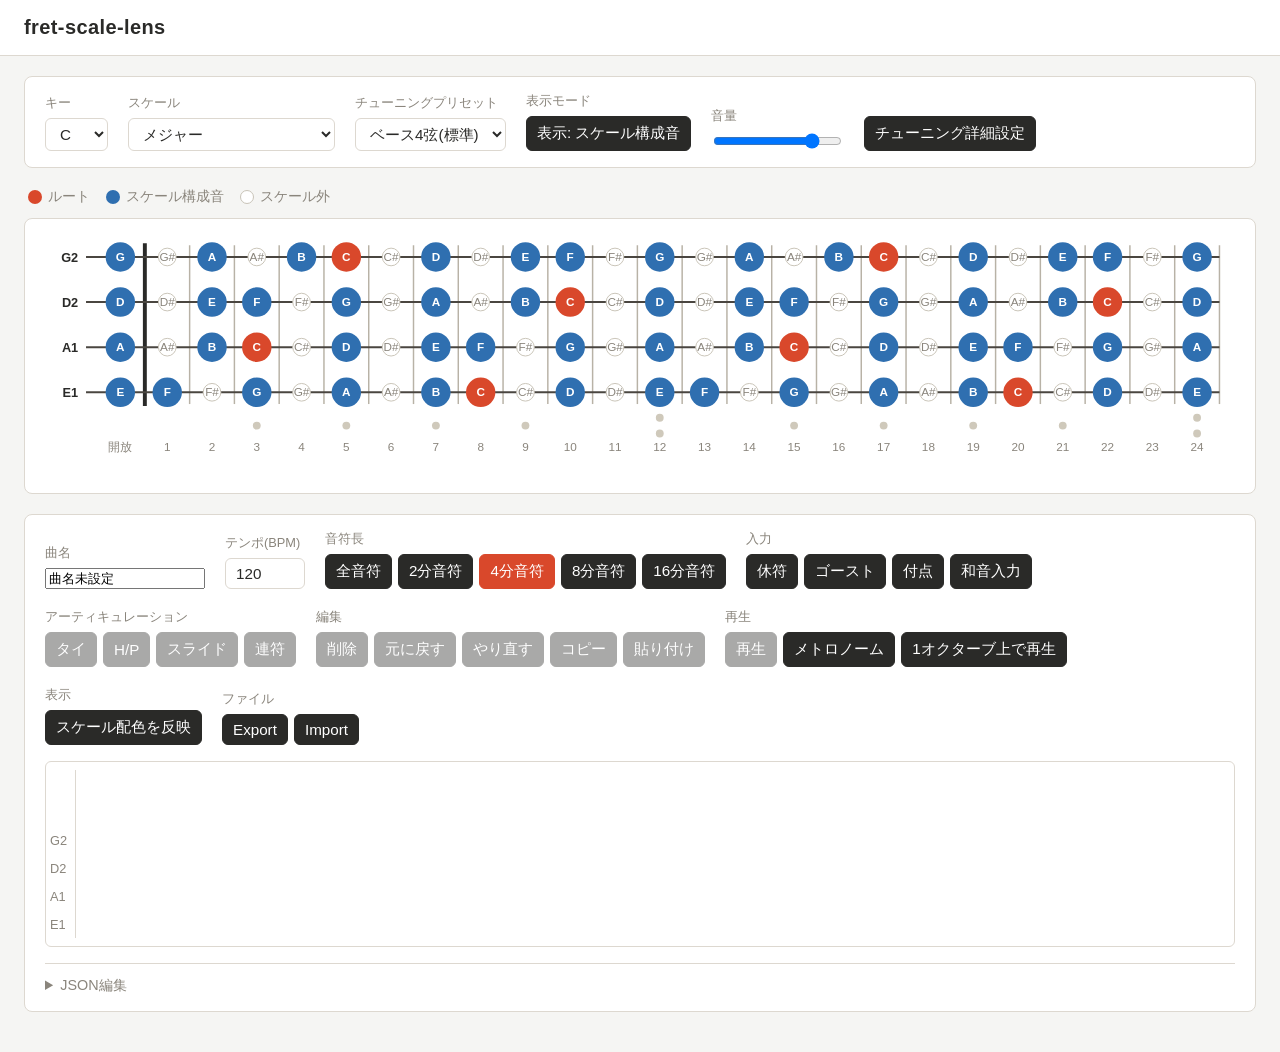
==== index.html @ 67a9bd2e "feat: add chord input mode toggle to TAB toolbar New "和音入力" button: while active, clicking the fretb" ====
<!DOCTYPE html>
<html lang="ja">
<head>
<meta charset="UTF-8">
<meta name="viewport" content="width=device-width, initial-scale=1.0">
<title>fret-scale-lens</title>
<meta name="description" content="弦楽器のフレットボード上の音名表示と、キー・スケールに対応するフレット位置をハイライト表示するツール">
<meta property="og:title" content="fret-scale-lens">
<meta property="og:description" content="弦楽器のフレットボード上の音名表示と、キー・スケールに対応するフレット位置をハイライト表示するツール">
<meta property="og:type" content="website">
<link rel="stylesheet" href="style.css">
</head>
<body>
<header class="app-header">
  <h1>fret-scale-lens</h1>
</header>

<div id="toast-container" class="toast-container" aria-live="polite"></div>

<main>
  <section class="controls" aria-label="コントロール">
    <div class="control-group">
      <label for="key-select">キー</label>
      <select id="key-select"></select>
    </div>

    <div class="control-group">
      <label for="scale-select">スケール</label>
      <select id="scale-select"></select>
    </div>

    <div class="control-group">
      <label for="preset-select">チューニングプリセット</label>
      <select id="preset-select"></select>
    </div>

    <div class="control-group">
      <label for="display-mode-toggle">表示モード</label>
      <button id="display-mode-toggle" type="button" aria-pressed="false"></button>
    </div>

    <div class="control-group">
      <label for="master-volume">音量</label>
      <input type="range" id="master-volume" min="0" max="1" step="0.01">
    </div>

    <div class="control-group">
      <button id="tuning-detail-btn" type="button">チューニング詳細設定</button>
    </div>
  </section>

  <div id="legend" class="legend" aria-label="凡例"></div>

  <section id="fretboard-container" class="fretboard-container" aria-label="フレットボード"></section>

  <section id="tab-section" class="tab-section" aria-label="TAB譜">
    <div class="tab-toolbar">
      <div class="control-group">
        <label for="tab-title-input">曲名</label>
        <input type="text" id="tab-title-input">
      </div>

      <div class="control-group">
        <label for="tab-tempo-input">テンポ(BPM)</label>
        <input type="number" id="tab-tempo-input" min="20" max="300">
      </div>

      <div class="control-group">
        <label>音符長</label>
        <div id="duration-buttons" class="button-group"></div>
      </div>

      <div class="control-group">
        <label>入力</label>
        <div class="button-group">
          <button id="tab-rest-btn" type="button">休符</button>
          <button id="tab-ghost-btn" type="button" aria-pressed="false">ゴースト</button>
          <button id="tab-dotted-btn" type="button" aria-pressed="false">付点</button>
          <button id="tab-chord-btn" type="button" aria-pressed="false">和音入力</button>
        </div>
      </div>

      <div class="control-group">
        <label>アーティキュレーション</label>
        <div class="button-group">
          <button id="tab-tie-btn" type="button">タイ</button>
          <button id="tab-hammer-pull-btn" type="button">H/P</button>
          <button id="tab-slide-btn" type="button">スライド</button>
          <button id="tab-tuplet-btn" type="button">連符</button>
        </div>
      </div>

      <div class="control-group">
        <label>編集</label>
        <div class="button-group">
          <button id="tab-delete-btn" type="button">削除</button>
          <button id="tab-undo-btn" type="button">元に戻す</button>
          <button id="tab-redo-btn" type="button">やり直す</button>
          <button id="tab-copy-btn" type="button">コピー</button>
          <button id="tab-paste-btn" type="button">貼り付け</button>
        </div>
      </div>

      <div class="control-group">
        <label>再生</label>
        <div class="button-group">
          <button id="tab-play-btn" type="button">再生</button>
          <button id="tab-metronome-btn" type="button" aria-pressed="false">メトロノーム</button>
          <button id="tab-octave-up-btn" type="button" aria-pressed="false">1オクターブ上で再生</button>
        </div>
      </div>

      <div class="control-group">
        <label>表示</label>
        <div class="button-group">
          <button id="tab-color-sync-btn" type="button" aria-pressed="false">スケール配色を反映</button>
        </div>
      </div>

      <div class="control-group">
        <label>ファイル</label>
        <div class="button-group">
          <button id="tab-export-btn" type="button">Export</button>
          <button id="tab-import-btn" type="button">Import</button>
          <input type="file" id="tab-import-input" accept="application/json" hidden>
        </div>
      </div>
    </div>

    <div id="tab-display" class="tab-display" aria-label="TAB譜表示"></div>

    <details id="tab-json-details" class="tab-json-details">
      <summary>JSON編集</summary>
      <p class="tab-json-hint">TABデータをJSON形式で直接編集・貼り付けできます。内容は即座にTAB譜へ反映されます(再生中は編集できません)。</p>
      <textarea id="tab-json-textarea" class="tab-json-textarea" spellcheck="false"></textarea>
      <div id="tab-json-error" class="tab-json-error" role="alert"></div>
    </details>
  </section>
</main>

<dialog id="tuning-dialog">
  <form method="dialog" class="tuning-form">
    <h2>チューニング詳細設定</h2>

    <div class="control-group">
      <label for="fret-count-input">フレット数</label>
      <input type="number" id="fret-count-input" min="1" max="36">
    </div>

    <div id="string-list" class="string-list"></div>

    <button type="button" id="add-string-btn">弦を追加</button>

    <div class="dialog-actions">
      <button type="submit">閉じる</button>
    </div>
  </form>
</dialog>

<script type="module" src="js/main.js"></script>
</body>
</html>
---- style.css ----
:root {
  --color-bg: #f5f5f3;
  --color-panel: #ffffff;
  --color-border: #ddd8d0;
  --color-text: #2a2a28;
  --color-text-muted: #8a857c;
  --color-string: #4a4640;
  --color-fret-wire: #b8b2a6;
  --color-nut: #2a2a28;
  --color-root: #d9482b;
  --color-root-text: #ffffff;
  --color-in-scale: #2f6fb0;
  --color-in-scale-text: #ffffff;
  --color-muted-fill: #ffffff;
  --color-muted-stroke: #c9c4b8;
  --color-position-marker: #cfc9bb;
  --color-function-t: #c2703a;
  --color-function-s: #3f9142;
  --color-function-d: #2f6fb0;
  --color-function-neutral: #8a5fb0;
  --color-function-text: #ffffff;
  --color-root-accent-border: #2a2a28;
  --color-tab-bg: #ffffff;
  --color-tab-cell-empty: #cfc9bb;
  --color-tab-note: #2a2a28;
  --color-tab-ghost: #b0392b;
  --color-tab-rest: #8a857c;
  --color-tab-selected: #fbe4a1;
  --color-tab-playing: #d9482b;
  --color-tab-bar-line: #ddd8d0;
  --color-tab-measure-invalid: rgba(217, 72, 43, 0.12);
  --color-tab-measure-number: #b0aa9c;
  --color-toast-bg: #2a2a28;
  --color-toast-text: #ffffff;
  --color-tab-duration: #5c5850;
  --color-tab-tuplet: #6a4fb0;
  --color-tab-tuplet-incomplete: #d9482b;
  --color-tab-chord-bg: rgba(47, 111, 176, 0.08);
  --color-tab-chord-border: rgba(47, 111, 176, 0.35);
}

* {
  box-sizing: border-box;
}

body {
  margin: 0;
  font-family: "Hiragino Kaku Gothic ProN", "Yu Gothic", "Segoe UI", sans-serif;
  background: var(--color-bg);
  color: var(--color-text);
}

.app-header {
  padding: 16px 24px;
  border-bottom: 1px solid var(--color-border);
  background: var(--color-panel);
}

.app-header h1 {
  margin: 0;
  font-size: 1.25rem;
  letter-spacing: 0.02em;
}

main {
  padding: 20px 24px 40px;
  max-width: 1400px;
  margin: 0 auto;
}

.controls {
  display: flex;
  flex-wrap: wrap;
  align-items: flex-end;
  gap: 20px;
  background: var(--color-panel);
  border: 1px solid var(--color-border);
  border-radius: 8px;
  padding: 16px 20px;
  margin-bottom: 20px;
}

.control-group {
  display: flex;
  flex-direction: column;
  gap: 6px;
}

.control-group label {
  font-size: 0.8rem;
  color: var(--color-text-muted);
}

select,
input[type="number"],
button {
  font-family: inherit;
  font-size: 0.95rem;
  padding: 6px 10px;
  border: 1px solid var(--color-border);
  border-radius: 6px;
  background: var(--color-panel);
  color: var(--color-text);
}

input[type="number"] {
  width: 80px;
}

button {
  cursor: pointer;
  background: var(--color-text);
  color: var(--color-panel);
  border-color: var(--color-text);
}

button:hover {
  opacity: 0.85;
}

button:disabled {
  opacity: 0.4;
  cursor: not-allowed;
}

button.active {
  background: var(--color-root);
  border-color: var(--color-root);
}

.button-group {
  display: flex;
  gap: 6px;
  flex-wrap: wrap;
}

.legend {
  display: flex;
  flex-wrap: wrap;
  gap: 16px;
  margin-bottom: 12px;
  padding: 0 4px;
}

.legend-item {
  display: inline-flex;
  align-items: center;
  gap: 6px;
  font-size: 0.85rem;
  color: var(--color-text-muted);
}

.legend-swatch {
  display: inline-block;
  width: 14px;
  height: 14px;
  border-radius: 50%;
  flex-shrink: 0;
}

.legend-swatch.root {
  background: var(--color-root);
}

.legend-swatch.in-scale {
  background: var(--color-in-scale);
}

.legend-swatch.muted {
  background: var(--color-muted-fill);
  border: 1px solid var(--color-muted-stroke);
}

.legend-swatch.function-t {
  background: var(--color-function-t);
}

.legend-swatch.function-s {
  background: var(--color-function-s);
}

.legend-swatch.function-d {
  background: var(--color-function-d);
}

.legend-swatch.function-neutral {
  background: var(--color-function-neutral);
}

.legend-swatch.root-accent {
  background: var(--color-function-t);
  border: 3px solid var(--color-root-accent-border);
}

.fretboard-container {
  width: 100%;
  background: var(--color-panel);
  border: 1px solid var(--color-border);
  border-radius: 8px;
  padding: 12px;
  overflow-x: auto;
}

.fretboard-container svg {
  display: block;
  user-select: none;
  -webkit-user-select: none;
  -moz-user-select: none;
  -webkit-touch-callout: none;
  touch-action: manipulation;
}

.string-line {
  stroke: var(--color-string);
  stroke-width: 2;
}

.fret-wire {
  stroke: var(--color-fret-wire);
  stroke-width: 1.5;
}

.nut {
  stroke: var(--color-nut);
  stroke-width: 4;
}

.fret-number {
  fill: var(--color-text-muted);
  font-size: 12px;
}

.position-marker {
  fill: var(--color-position-marker);
}

.string-label {
  fill: var(--color-text);
  font-size: 13px;
  font-weight: 600;
}

.note-cell {
  cursor: pointer;
  outline: none;
}

.note-cell:focus-visible .note-circle {
  stroke: var(--color-text);
  stroke-width: 2;
}

.note-cell:hover .note-circle {
  filter: brightness(1.08);
}

.note-circle {
  transition: r 0.1s ease;
}

.note-circle.root {
  fill: var(--color-root);
}

.note-circle.in-scale {
  fill: var(--color-in-scale);
}

.note-circle.muted {
  fill: var(--color-muted-fill);
  stroke: var(--color-muted-stroke);
  stroke-width: 1;
}

.note-circle.function-t {
  fill: var(--color-function-t);
}

.note-circle.function-s {
  fill: var(--color-function-s);
}

.note-circle.function-d {
  fill: var(--color-function-d);
}

.note-circle.function-neutral {
  fill: var(--color-function-neutral);
}

.note-circle.root-accent {
  stroke: var(--color-root-accent-border);
  stroke-width: 3;
}

.note-text {
  font-size: 12px;
  font-weight: 600;
  fill: var(--color-root-text);
  pointer-events: none;
  user-select: none;
}

.note-text.muted {
  fill: var(--color-text-muted);
  font-weight: 400;
}

dialog {
  border: none;
  border-radius: 10px;
  padding: 0;
  max-width: 480px;
  width: 90vw;
}

dialog::backdrop {
  background: rgba(0, 0, 0, 0.35);
}

.tuning-form {
  display: flex;
  flex-direction: column;
  gap: 14px;
  padding: 20px 24px;
}

.tuning-form h2 {
  margin: 0;
  font-size: 1.05rem;
}

.string-list {
  display: flex;
  flex-direction: column;
  gap: 8px;
}

.string-row {
  display: flex;
  align-items: center;
  gap: 8px;
}

.string-row-label {
  width: 44px;
  font-size: 0.85rem;
  color: var(--color-text-muted);
}

.dialog-actions {
  display: flex;
  justify-content: flex-end;
}

.tab-section {
  margin-top: 20px;
  background: var(--color-panel);
  border: 1px solid var(--color-border);
  border-radius: 8px;
  padding: 16px 20px;
}

.tab-toolbar {
  display: flex;
  flex-wrap: wrap;
  align-items: flex-end;
  gap: 20px;
  margin-bottom: 16px;
}

#tab-title-input {
  width: 160px;
}

#tab-tempo-input {
  width: 80px;
}

.tab-display {
  overflow-x: auto;
  border: 1px solid var(--color-border);
  border-radius: 6px;
  background: var(--color-tab-bg);
  padding: 8px 4px;
  user-select: none;
  -webkit-user-select: none;
  -webkit-touch-callout: none;
  touch-action: manipulation;
}

.tab-grid {
  display: flex;
  min-width: max-content;
}

.tab-string-labels {
  display: flex;
  flex-direction: column;
  flex-shrink: 0;
  padding-right: 8px;
  border-right: 1px solid var(--color-border);
  margin-right: 6px;
}

.tab-string-label {
  height: 28px;
  display: flex;
  align-items: center;
  font-size: 0.8rem;
  color: var(--color-text-muted);
}

.tab-string-label-spacer {
  height: 28px;
}

.tab-scroll-area {
  display: flex;
  align-items: stretch;
  padding-top: 15px;
}

.tab-col {
  display: grid;
  grid-auto-rows: 28px;
  align-items: center;
  justify-items: center;
  min-width: 32px;
  padding: 0 4px;
  cursor: pointer;
  border-radius: 4px;
}

.tab-col.selected {
  background: var(--color-tab-selected);
}

.tab-col.playing {
  outline: 2px solid var(--color-tab-playing);
}

.tab-col:focus-visible {
  outline: 2px solid var(--color-text);
}

.tab-col-chord {
  background: var(--color-tab-chord-bg);
  border: 1px solid var(--color-tab-chord-border);
}

.tab-duration-symbol {
  font-size: 1.15rem;
  font-weight: 600;
  color: var(--color-tab-duration);
  height: 20px;
  line-height: 1;
}

.tab-tuplet-row {
  width: 100%;
  height: 16px;
  font-size: 0.85rem;
  font-weight: 700;
  line-height: 1;
  text-align: center;
  color: var(--color-tab-tuplet);
}

.tab-tuplet-row.tab-tuplet-marked {
  border-bottom: 2px solid var(--color-tab-tuplet);
}

.tab-tuplet-row.tab-tuplet-incomplete {
  border-bottom-style: dashed;
  border-bottom-color: var(--color-tab-tuplet-incomplete);
  color: var(--color-tab-tuplet-incomplete);
}

.tab-cell {
  font-size: 0.85rem;
  font-variant-numeric: tabular-nums;
}

.tab-cell-empty {
  color: var(--color-tab-cell-empty);
}

.tab-cell-note {
  color: var(--color-tab-note);
  font-weight: 600;
}

.tab-cell-note.tab-color-root {
  background: var(--color-root);
  color: var(--color-root-text);
  border-radius: 4px;
  padding: 1px 5px;
}

.tab-cell-note.tab-color-in-scale {
  background: var(--color-in-scale);
  color: var(--color-in-scale-text);
  border-radius: 4px;
  padding: 1px 5px;
}

.tab-cell-note.tab-color-function-t {
  background: var(--color-function-t);
  color: var(--color-function-text);
  border-radius: 4px;
  padding: 1px 5px;
}

.tab-cell-note.tab-color-function-s {
  background: var(--color-function-s);
  color: var(--color-function-text);
  border-radius: 4px;
  padding: 1px 5px;
}

.tab-cell-note.tab-color-function-d {
  background: var(--color-function-d);
  color: var(--color-function-text);
  border-radius: 4px;
  padding: 1px 5px;
}

.tab-cell-note.tab-color-function-neutral {
  background: var(--color-function-neutral);
  color: var(--color-function-text);
  border-radius: 4px;
  padding: 1px 5px;
}

.tab-cell-note.tab-color-root-accent {
  outline: 2px solid var(--color-root-accent-border);
  outline-offset: 1px;
}

.tab-cell-ghost {
  color: var(--color-tab-ghost);
  font-weight: 600;
}

.tab-rest-cell {
  color: var(--color-tab-rest);
  font-size: 0.8rem;
  display: flex;
  align-items: center;
  justify-content: center;
}

.tab-col-rest {
  min-width: 24px;
}

.tab-measure {
  position: relative;
  display: flex;
  align-items: stretch;
  border-left: 1px solid var(--color-tab-bar-line);
  padding: 4px 4px 0;
  margin-left: 2px;
  border-radius: 4px;
}

.tab-measure:first-child {
  border-left: none;
  margin-left: 0;
  padding-left: 0;
}

.tab-measure.invalid {
  background: var(--color-tab-measure-invalid);
}

.tab-measure-number {
  position: absolute;
  top: -15px;
  left: 4px;
  font-size: 0.7rem;
  color: var(--color-tab-measure-number);
}

.tab-json-details {
  margin-top: 16px;
  border-top: 1px solid var(--color-border);
  padding-top: 12px;
}

.tab-json-details summary {
  cursor: pointer;
  font-size: 0.9rem;
  color: var(--color-text-muted);
  user-select: none;
}

.tab-json-hint {
  font-size: 0.8rem;
  color: var(--color-text-muted);
  margin: 8px 0;
}

.tab-json-textarea {
  display: block;
  width: 100%;
  min-height: 240px;
  font-family: "SFMono-Regular", Consolas, "Liberation Mono", monospace;
  font-size: 0.8rem;
  line-height: 18px;
  padding: 10px;
  border: 1px solid var(--color-border);
  border-radius: 6px;
  resize: vertical;
  box-sizing: border-box;
}

.tab-json-textarea:disabled {
  opacity: 0.5;
  cursor: not-allowed;
}

.tab-json-error {
  min-height: 1.2em;
  margin-top: 6px;
  font-size: 0.8rem;
  color: var(--color-root);
  display: none;
}

.tab-json-error.visible {
  display: block;
}

.toast-container {
  position: fixed;
  top: 12px;
  left: 50%;
  transform: translateX(-50%);
  z-index: 1000;
  display: flex;
  flex-direction: column;
  gap: 8px;
  align-items: center;
  pointer-events: none;
}

.toast {
  display: flex;
  align-items: center;
  gap: 10px;
  max-width: 90vw;
  background: var(--color-toast-bg);
  color: var(--color-toast-text);
  font-size: 0.85rem;
  padding: 10px 12px 10px 16px;
  border-radius: 8px;
  box-shadow: 0 4px 12px rgba(0, 0, 0, 0.2);
  pointer-events: auto;
}

.toast-close {
  flex-shrink: 0;
  padding: 2px 8px;
  font-size: 0.85rem;
  line-height: 1;
  background: transparent;
  color: var(--color-toast-text);
  border-color: rgba(255, 255, 255, 0.4);
}
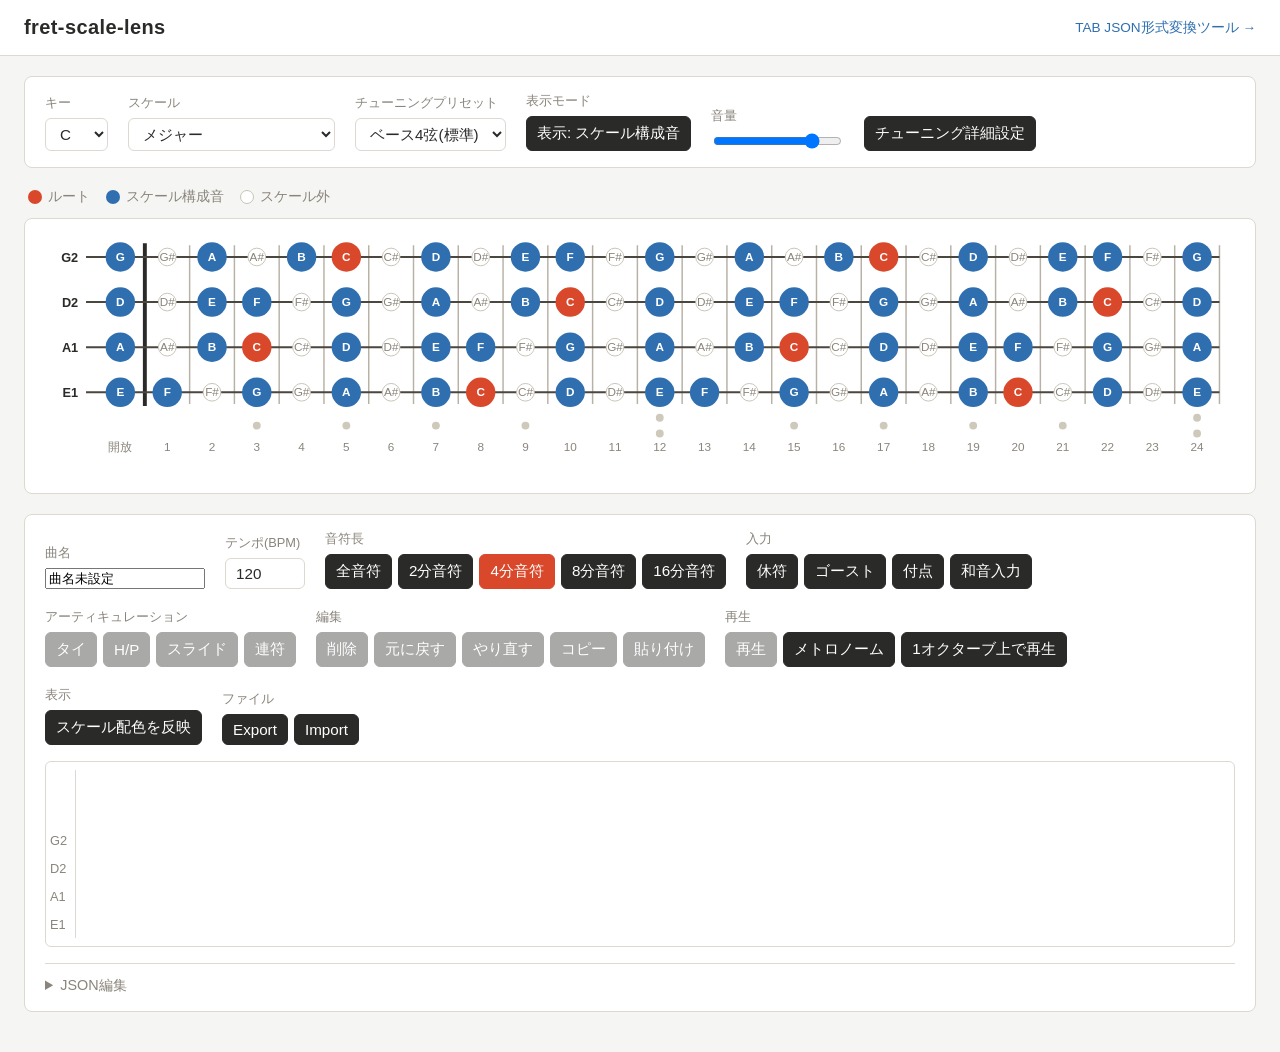
==== commit 11ecf53c: "feat: link the format converter from the header Turn .app-header into a flex row and add a right-ali" ====
--- a/index.html
+++ b/index.html
@@ -13,6 +13,7 @@
 <body>
 <header class="app-header">
   <h1>fret-scale-lens</h1>
+  <a class="app-header-link" href="convert.html">TAB JSON形式変換ツール →</a>
 </header>
 
 <div id="toast-container" class="toast-container" aria-live="polite"></div>
--- a/style.css
+++ b/style.css
@@ -51,6 +51,10 @@
 }
 
 .app-header {
+  display: flex;
+  align-items: center;
+  justify-content: space-between;
+  gap: 16px;
   padding: 16px 24px;
   border-bottom: 1px solid var(--color-border);
   background: var(--color-panel);
@@ -60,6 +64,17 @@
   margin: 0;
   font-size: 1.25rem;
   letter-spacing: 0.02em;
+}
+
+.app-header-link {
+  font-size: 0.85rem;
+  color: var(--color-in-scale);
+  text-decoration: none;
+  white-space: nowrap;
+}
+
+.app-header-link:hover {
+  text-decoration: underline;
 }
 
 main {
@@ -633,6 +648,38 @@
   display: block;
 }
 
+.convert-main {
+  max-width: 900px;
+}
+
+.convert-hint {
+  font-size: 0.85rem;
+  color: var(--color-text-muted);
+  line-height: 1.7;
+  margin: 0 0 20px;
+}
+
+.convert-hint code {
+  font-family: "SFMono-Regular", Consolas, "Liberation Mono", monospace;
+  font-size: 0.85em;
+}
+
+.convert-section {
+  background: var(--color-panel);
+  border: 1px solid var(--color-border);
+  border-radius: 8px;
+  padding: 16px 20px;
+  margin-bottom: 20px;
+}
+
+.convert-section .control-group {
+  margin-bottom: 16px;
+}
+
+.convert-section .control-group:last-child {
+  margin-bottom: 0;
+}
+
 .toast-container {
   position: fixed;
   top: 12px;
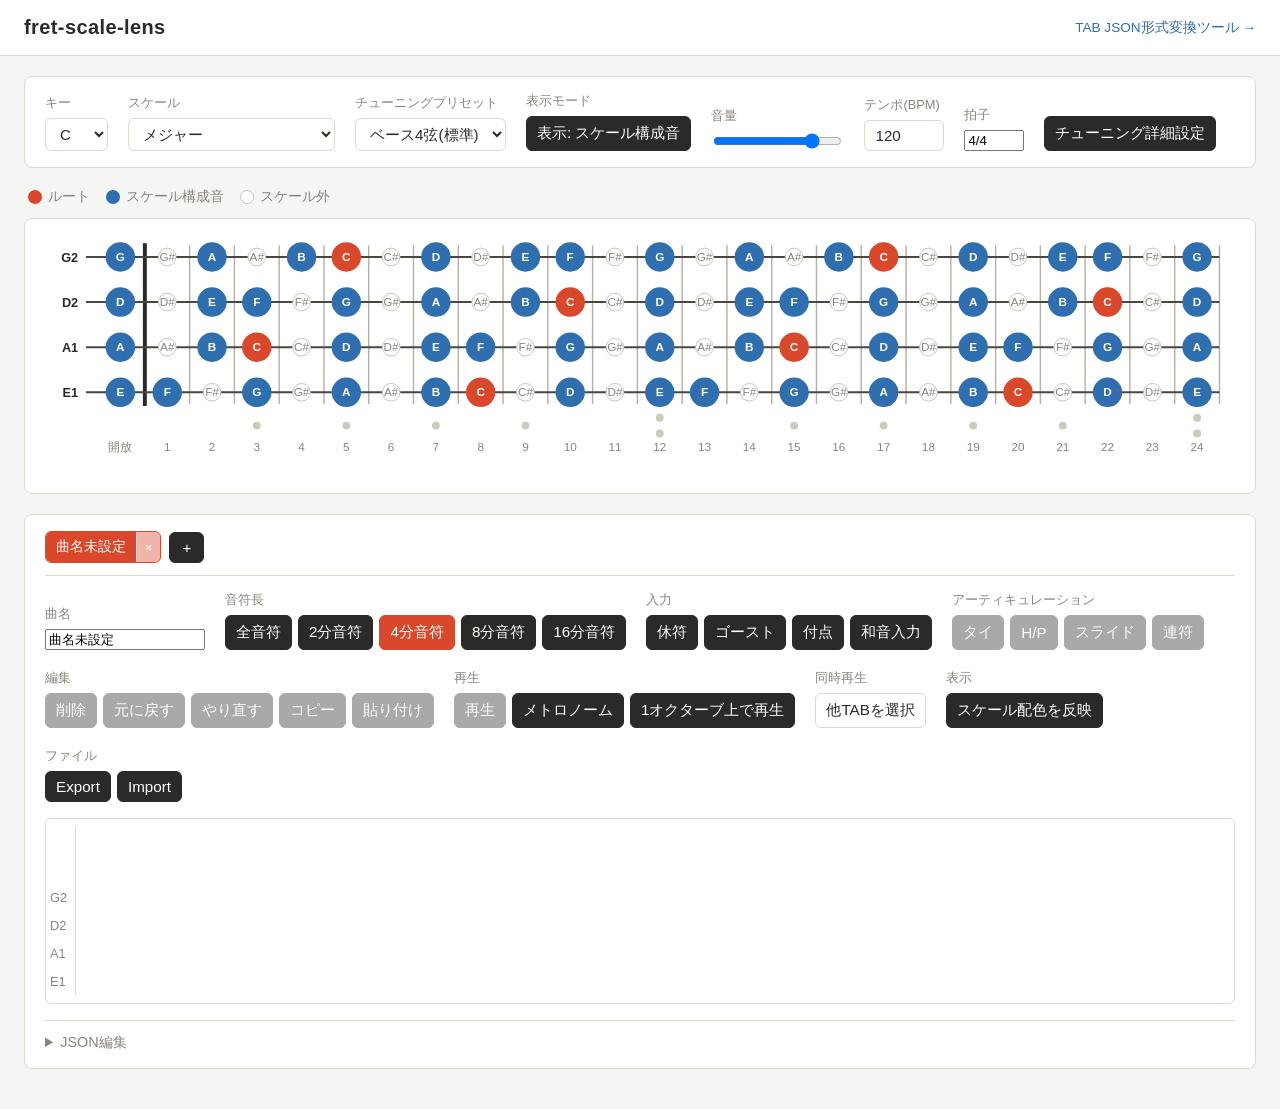
==== commit 74a240d2: "feat: add multi-tab management and simultaneous playback - Tab bar above the TAB editor lists all TA" ====
--- a/index.html
+++ b/index.html
@@ -46,6 +46,16 @@
     </div>
 
     <div class="control-group">
+      <label for="tempo-input">テンポ(BPM)</label>
+      <input type="number" id="tempo-input" min="20" max="300">
+    </div>
+
+    <div class="control-group">
+      <label for="time-signature-input">拍子</label>
+      <input type="text" id="time-signature-input" size="5" placeholder="4/4">
+    </div>
+
+    <div class="control-group">
       <button id="tuning-detail-btn" type="button">チューニング詳細設定</button>
     </div>
   </section>
@@ -55,15 +65,15 @@
   <section id="fretboard-container" class="fretboard-container" aria-label="フレットボード"></section>
 
   <section id="tab-section" class="tab-section" aria-label="TAB譜">
+    <div id="tab-bar" class="tab-bar" role="tablist" aria-label="TAB一覧">
+      <div id="tab-bar-list" class="tab-bar-list"></div>
+      <button id="tab-add-btn" type="button" aria-label="新規TAB作成">+</button>
+    </div>
+
     <div class="tab-toolbar">
       <div class="control-group">
         <label for="tab-title-input">曲名</label>
         <input type="text" id="tab-title-input">
-      </div>
-
-      <div class="control-group">
-        <label for="tab-tempo-input">テンポ(BPM)</label>
-        <input type="number" id="tab-tempo-input" min="20" max="300">
       </div>
 
       <div class="control-group">
@@ -109,6 +119,14 @@
           <button id="tab-metronome-btn" type="button" aria-pressed="false">メトロノーム</button>
           <button id="tab-octave-up-btn" type="button" aria-pressed="false">1オクターブ上で再生</button>
         </div>
+      </div>
+
+      <div class="control-group">
+        <label>同時再生</label>
+        <details id="simul-play-details" class="simul-play-details">
+          <summary>他TABを選択</summary>
+          <div id="simul-play-list" class="simul-play-list"></div>
+        </details>
       </div>
 
       <div class="control-group">
@@ -158,6 +176,22 @@
   </form>
 </dialog>
 
+<dialog id="new-tab-dialog">
+  <form method="dialog" class="tuning-form" id="new-tab-form">
+    <h2>新規TAB作成</h2>
+
+    <div class="control-group">
+      <label for="new-tab-preset-select">チューニングプリセット</label>
+      <select id="new-tab-preset-select"></select>
+    </div>
+
+    <div class="dialog-actions">
+      <button type="button" id="new-tab-cancel-btn">キャンセル</button>
+      <button type="submit" id="new-tab-create-btn">作成</button>
+    </div>
+  </form>
+</dialog>
+
 <script type="module" src="js/main.js"></script>
 </body>
 </html>
--- a/style.css
+++ b/style.css
@@ -376,6 +376,68 @@
   padding: 16px 20px;
 }
 
+.tab-bar {
+  display: flex;
+  flex-wrap: wrap;
+  align-items: center;
+  gap: 8px;
+  margin-bottom: 16px;
+  padding-bottom: 12px;
+  border-bottom: 1px solid var(--color-border);
+}
+
+.tab-bar-list {
+  display: flex;
+  flex-wrap: wrap;
+  gap: 6px;
+}
+
+.tab-bar-item {
+  display: flex;
+  align-items: stretch;
+  border: 1px solid var(--color-border);
+  border-radius: 6px;
+  overflow: hidden;
+}
+
+.tab-bar-item.active {
+  border-color: var(--color-root);
+}
+
+.tab-bar-title {
+  border: none;
+  border-radius: 0;
+  background: var(--color-panel);
+  color: var(--color-text);
+  font-size: 0.85rem;
+  padding: 6px 10px;
+}
+
+.tab-bar-item.active .tab-bar-title {
+  background: var(--color-root);
+  color: var(--color-root-text);
+}
+
+.tab-bar-close {
+  border: none;
+  border-radius: 0;
+  border-left: 1px solid var(--color-border);
+  background: var(--color-panel);
+  color: var(--color-text-muted);
+  font-size: 0.8rem;
+  padding: 6px 8px;
+}
+
+.tab-bar-item.active .tab-bar-close {
+  background: var(--color-root);
+  color: var(--color-root-text);
+  border-left-color: rgba(255, 255, 255, 0.4);
+}
+
+#tab-add-btn {
+  padding: 6px 12px;
+}
+
 .tab-toolbar {
   display: flex;
   flex-wrap: wrap;
@@ -388,8 +450,61 @@
   width: 160px;
 }
 
-#tab-tempo-input {
+#tempo-input {
   width: 80px;
+}
+
+#time-signature-input {
+  width: 60px;
+}
+
+.simul-play-details {
+  position: relative;
+}
+
+.simul-play-details summary {
+  cursor: pointer;
+  font-size: 0.95rem;
+  padding: 6px 10px;
+  border: 1px solid var(--color-border);
+  border-radius: 6px;
+  background: var(--color-panel);
+  user-select: none;
+  list-style: none;
+}
+
+.simul-play-details summary::-webkit-details-marker {
+  display: none;
+}
+
+.simul-play-list {
+  position: absolute;
+  top: calc(100% + 4px);
+  left: 0;
+  z-index: 10;
+  min-width: 160px;
+  display: flex;
+  flex-direction: column;
+  gap: 6px;
+  background: var(--color-panel);
+  border: 1px solid var(--color-border);
+  border-radius: 6px;
+  padding: 10px;
+  box-shadow: 0 4px 12px rgba(0, 0, 0, 0.12);
+}
+
+.simul-play-item {
+  display: flex;
+  align-items: center;
+  gap: 6px;
+  font-size: 0.85rem;
+  cursor: pointer;
+}
+
+.simul-play-empty {
+  margin: 0;
+  font-size: 0.8rem;
+  color: var(--color-text-muted);
 }
 
 .tab-display {
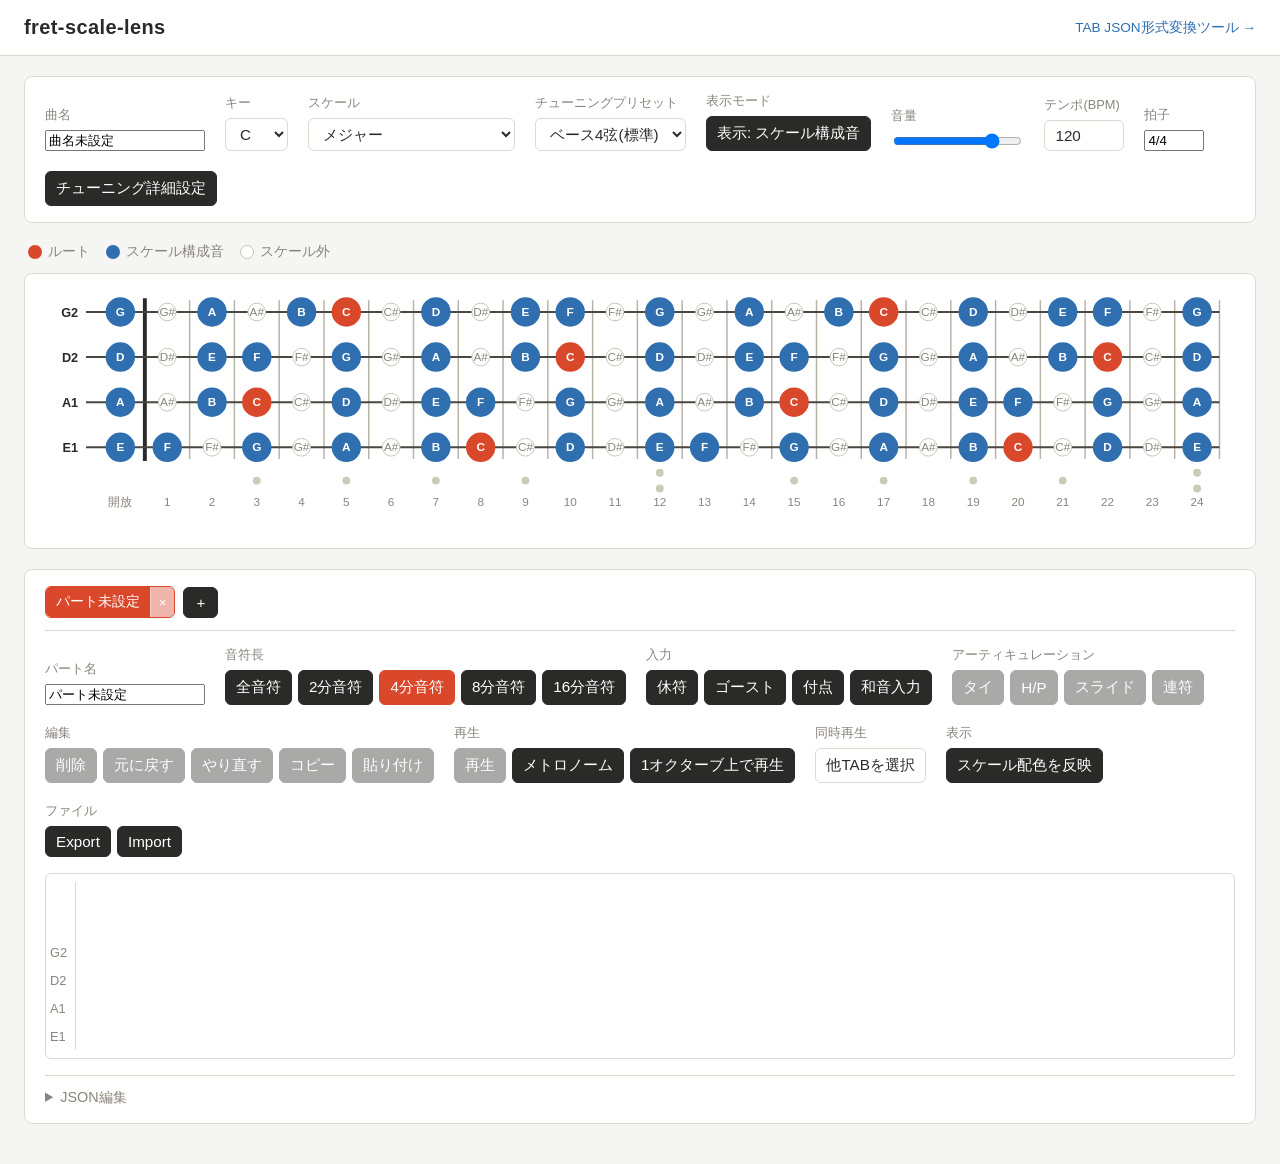
==== commit a080b961: "feat: add global song title input, relabel TAB title field to part name New song-title-input in the " ====
--- a/index.html
+++ b/index.html
@@ -21,6 +21,11 @@
 <main>
   <section class="controls" aria-label="コントロール">
     <div class="control-group">
+      <label for="song-title-input">曲名</label>
+      <input type="text" id="song-title-input">
+    </div>
+
+    <div class="control-group">
       <label for="key-select">キー</label>
       <select id="key-select"></select>
     </div>
@@ -72,7 +77,7 @@
 
     <div class="tab-toolbar">
       <div class="control-group">
-        <label for="tab-title-input">曲名</label>
+        <label for="tab-title-input">パート名</label>
         <input type="text" id="tab-title-input">
       </div>
 
@@ -181,6 +186,11 @@
     <h2>新規TAB作成</h2>
 
     <div class="control-group">
+      <label for="new-tab-partname-input">パート名</label>
+      <input type="text" id="new-tab-partname-input" placeholder="パート未設定">
+    </div>
+
+    <div class="control-group">
       <label for="new-tab-preset-select">チューニングプリセット</label>
       <select id="new-tab-preset-select"></select>
     </div>
--- a/style.css
+++ b/style.css
@@ -450,6 +450,11 @@
   width: 160px;
 }
 
+#song-title-input,
+#new-tab-partname-input {
+  width: 160px;
+}
+
 #tempo-input {
   width: 80px;
 }
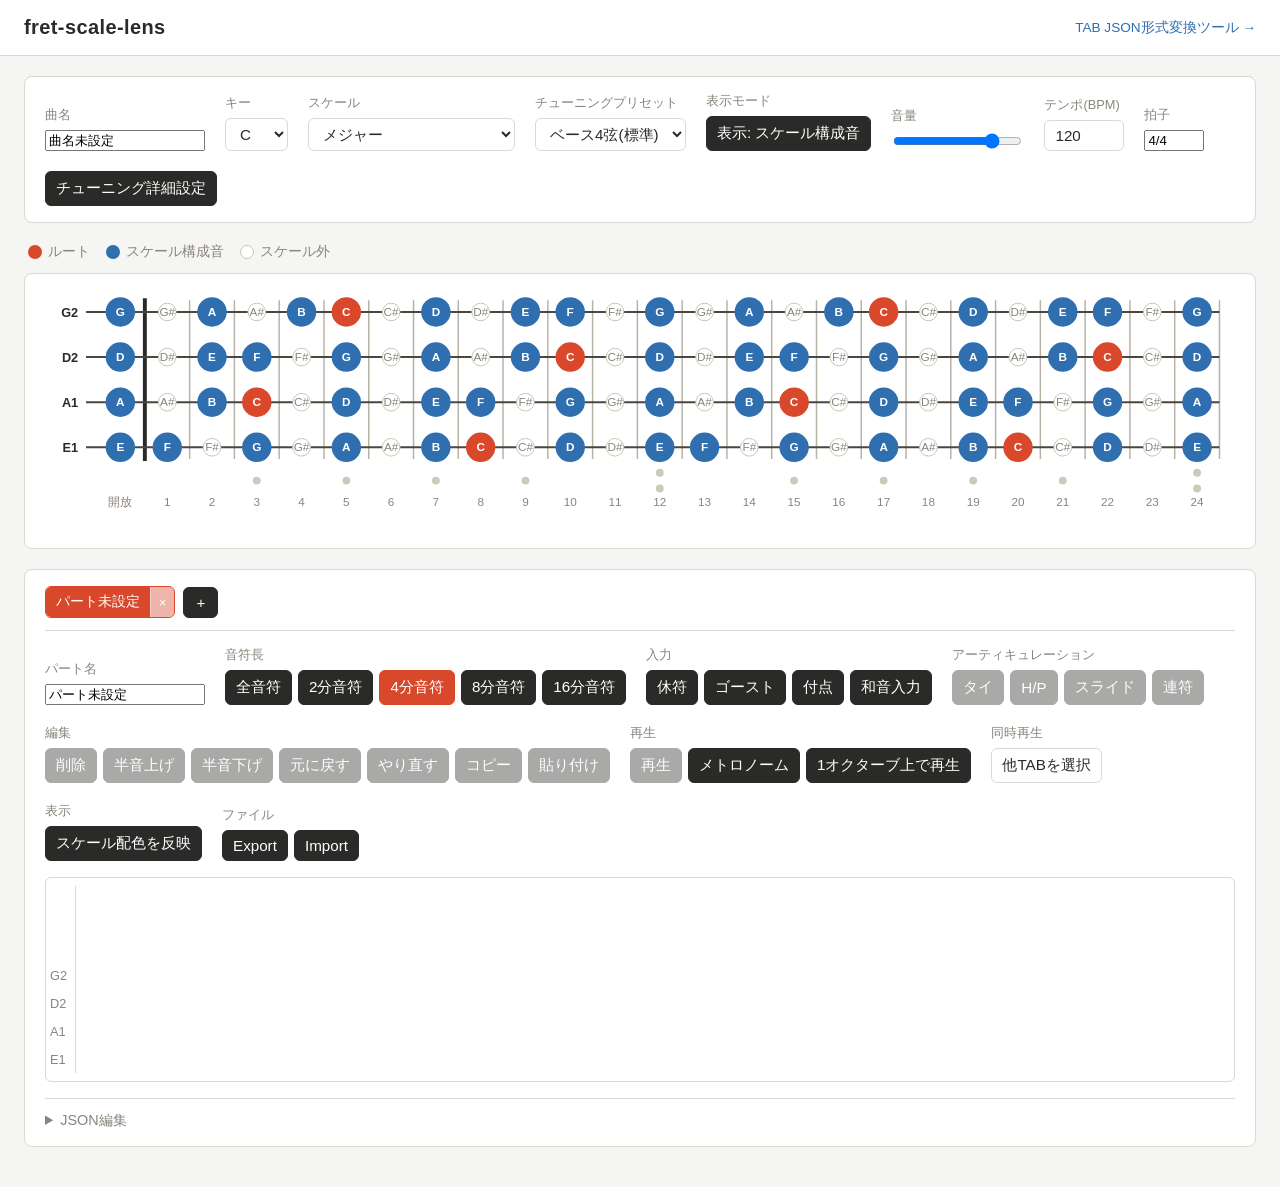
==== commit 0106abee: "feat: add semitone up/down buttons for the selected notes Copying a chord and then wanting it a fret" ====
--- a/index.html
+++ b/index.html
@@ -110,6 +110,8 @@
         <label>編集</label>
         <div class="button-group">
           <button id="tab-delete-btn" type="button">削除</button>
+          <button id="tab-transpose-up-btn" type="button">半音上げ</button>
+          <button id="tab-transpose-down-btn" type="button">半音下げ</button>
           <button id="tab-undo-btn" type="button">元に戻す</button>
           <button id="tab-redo-btn" type="button">やり直す</button>
           <button id="tab-copy-btn" type="button">コピー</button>
--- a/style.css
+++ b/style.css
@@ -533,6 +533,9 @@
   display: flex;
   flex-direction: column;
   flex-shrink: 0;
+  /* .tab-scroll-area(padding-top:15px、小節番号用)+ .tab-measure(padding-top:4px)の
+     合計オフセットに合わせて弦の行を揃える */
+  padding-top: 19px;
   padding-right: 8px;
   border-right: 1px solid var(--color-border);
   margin-right: 6px;
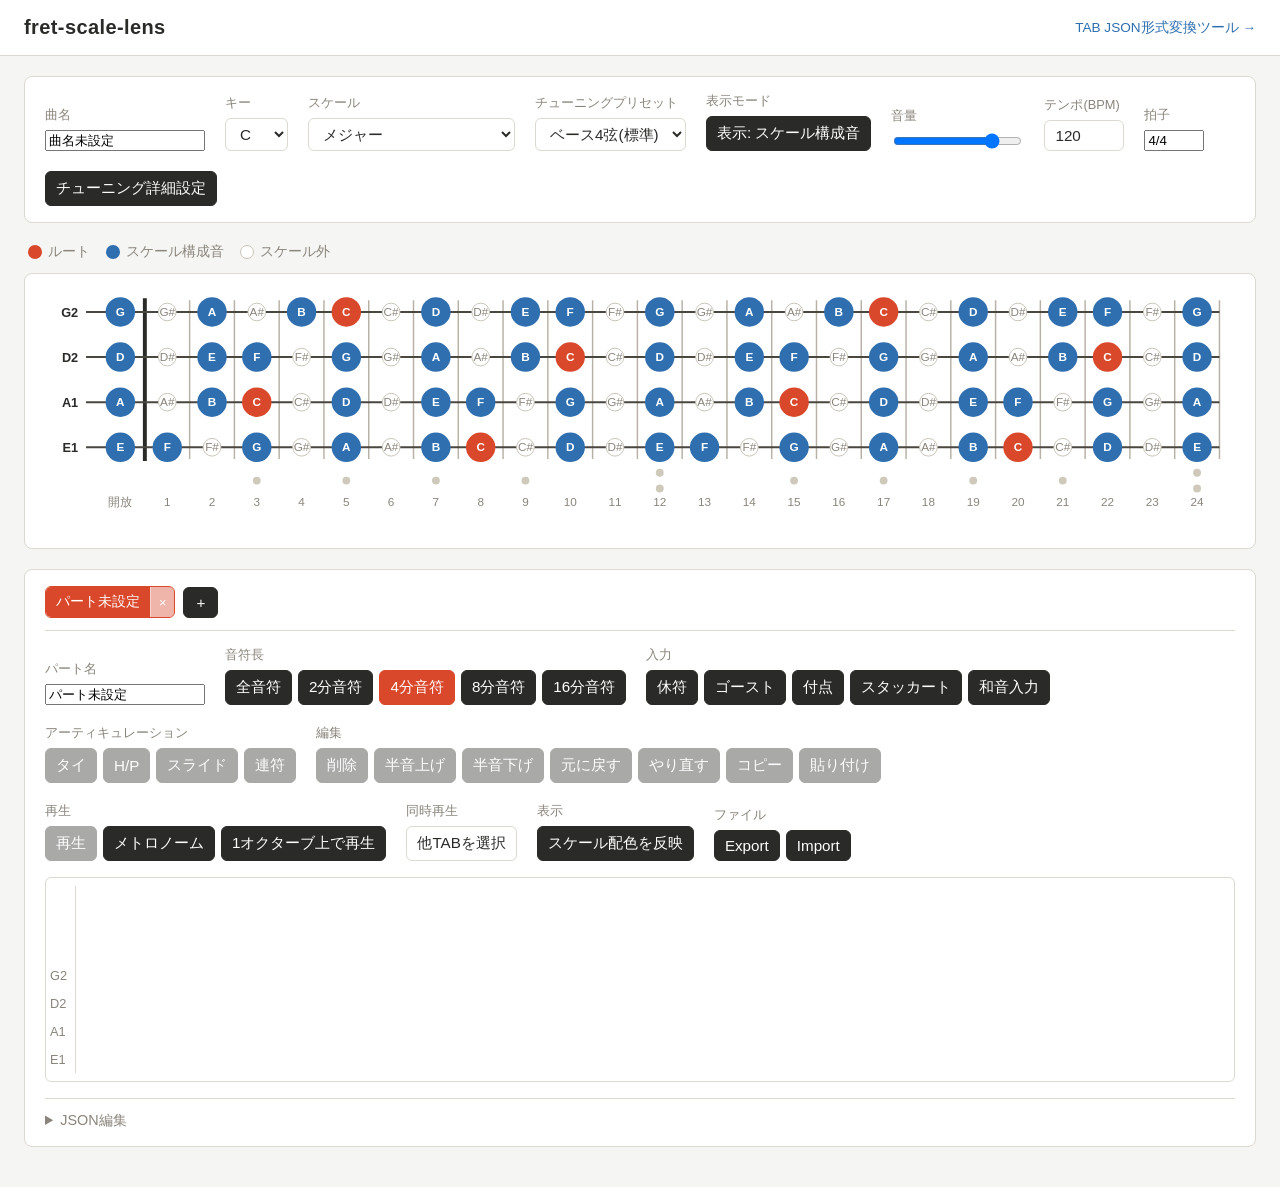
==== commit fdd61249: "feat: add staccato Staccato shortens how long a note sounds without touching its notated length, so " ====
--- a/index.html
+++ b/index.html
@@ -92,6 +92,7 @@
           <button id="tab-rest-btn" type="button">休符</button>
           <button id="tab-ghost-btn" type="button" aria-pressed="false">ゴースト</button>
           <button id="tab-dotted-btn" type="button" aria-pressed="false">付点</button>
+          <button id="tab-staccato-btn" type="button" aria-pressed="false">スタッカート</button>
           <button id="tab-chord-btn" type="button" aria-pressed="false">和音入力</button>
         </div>
       </div>
--- a/style.css
+++ b/style.css
@@ -596,6 +596,10 @@
 }
 
 .tab-tuplet-row {
+  display: flex;
+  align-items: center;
+  justify-content: center;
+  gap: 1px;
   width: 100%;
   height: 16px;
   font-size: 0.85rem;
@@ -603,6 +607,13 @@
   line-height: 1;
   text-align: center;
   color: var(--color-tab-tuplet);
+}
+
+/* スタッカート。連符の数字と同じ行に置くため、連符の配色に引きずられないよう色を指定する */
+.tab-staccato-dot {
+  color: var(--color-text);
+  font-size: 1rem;
+  line-height: 1;
 }
 
 .tab-tuplet-row.tab-tuplet-marked {
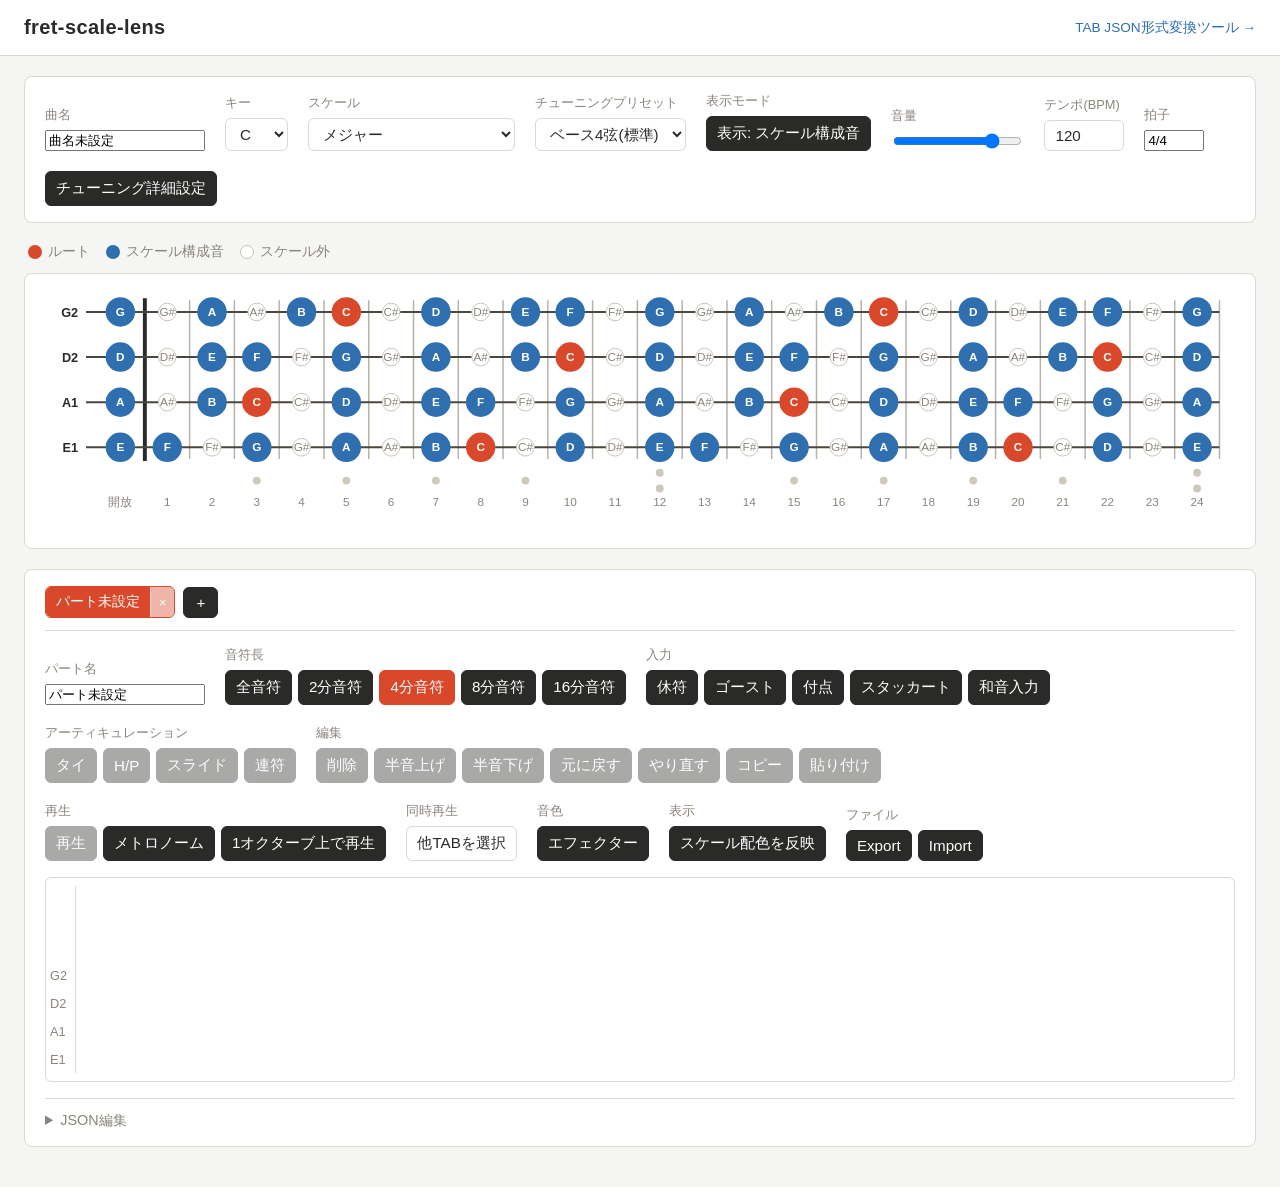
==== commit 25ecf731: "feat: add per-TAB effects, starting with distortion Effects belong to the TAB rather than the screen" ====
--- a/index.html
+++ b/index.html
@@ -138,6 +138,13 @@
       </div>
 
       <div class="control-group">
+        <label>音色</label>
+        <div class="button-group">
+          <button id="tab-effects-btn" type="button">エフェクター</button>
+        </div>
+      </div>
+
+      <div class="control-group">
         <label>表示</label>
         <div class="button-group">
           <button id="tab-color-sync-btn" type="button" aria-pressed="false">スケール配色を反映</button>
@@ -184,6 +191,19 @@
   </form>
 </dialog>
 
+<dialog id="effects-dialog">
+  <form method="dialog" class="tuning-form">
+    <h2>エフェクター</h2>
+    <p class="dialog-hint">現在のTABにのみ適用されます(同時再生では他TABの音には影響しません)。メトロノームは対象外です。</p>
+    <div id="effects-list" class="effects-list"></div>
+    <div class="dialog-actions">
+      <select id="effects-add-select"></select>
+      <button id="effects-add-btn" type="button">追加</button>
+      <button id="effects-close-btn" type="button">閉じる</button>
+    </div>
+  </form>
+</dialog>
+
 <dialog id="new-tab-dialog">
   <form method="dialog" class="tuning-form" id="new-tab-form">
     <h2>新規TAB作成</h2>
--- a/style.css
+++ b/style.css
@@ -850,3 +850,57 @@
   color: var(--color-toast-text);
   border-color: rgba(255, 255, 255, 0.4);
 }
+
+/* --- エフェクター --- */
+
+.dialog-hint {
+  margin: 0 0 12px;
+  font-size: 0.8rem;
+  color: var(--color-text-muted, #6b6b66);
+}
+
+.effects-list {
+  display: flex;
+  flex-direction: column;
+  gap: 10px;
+  min-width: 340px;
+  margin-bottom: 12px;
+}
+
+.effects-empty {
+  margin: 0;
+  font-size: 0.85rem;
+  color: var(--color-text-muted, #6b6b66);
+}
+
+.effects-item {
+  padding: 10px;
+  border: 1px solid var(--color-border);
+  border-radius: 6px;
+}
+
+.effects-item-head {
+  display: flex;
+  align-items: center;
+  gap: 8px;
+  margin-bottom: 8px;
+  font-weight: 700;
+}
+
+.effects-remove {
+  margin-left: auto;
+}
+
+.effects-param {
+  display: grid;
+  grid-template-columns: 4em 1fr 3em;
+  align-items: center;
+  gap: 8px;
+  font-size: 0.85rem;
+}
+
+.effects-param-value {
+  font-variant-numeric: tabular-nums;
+  text-align: right;
+  color: var(--color-text-muted, #6b6b66);
+}
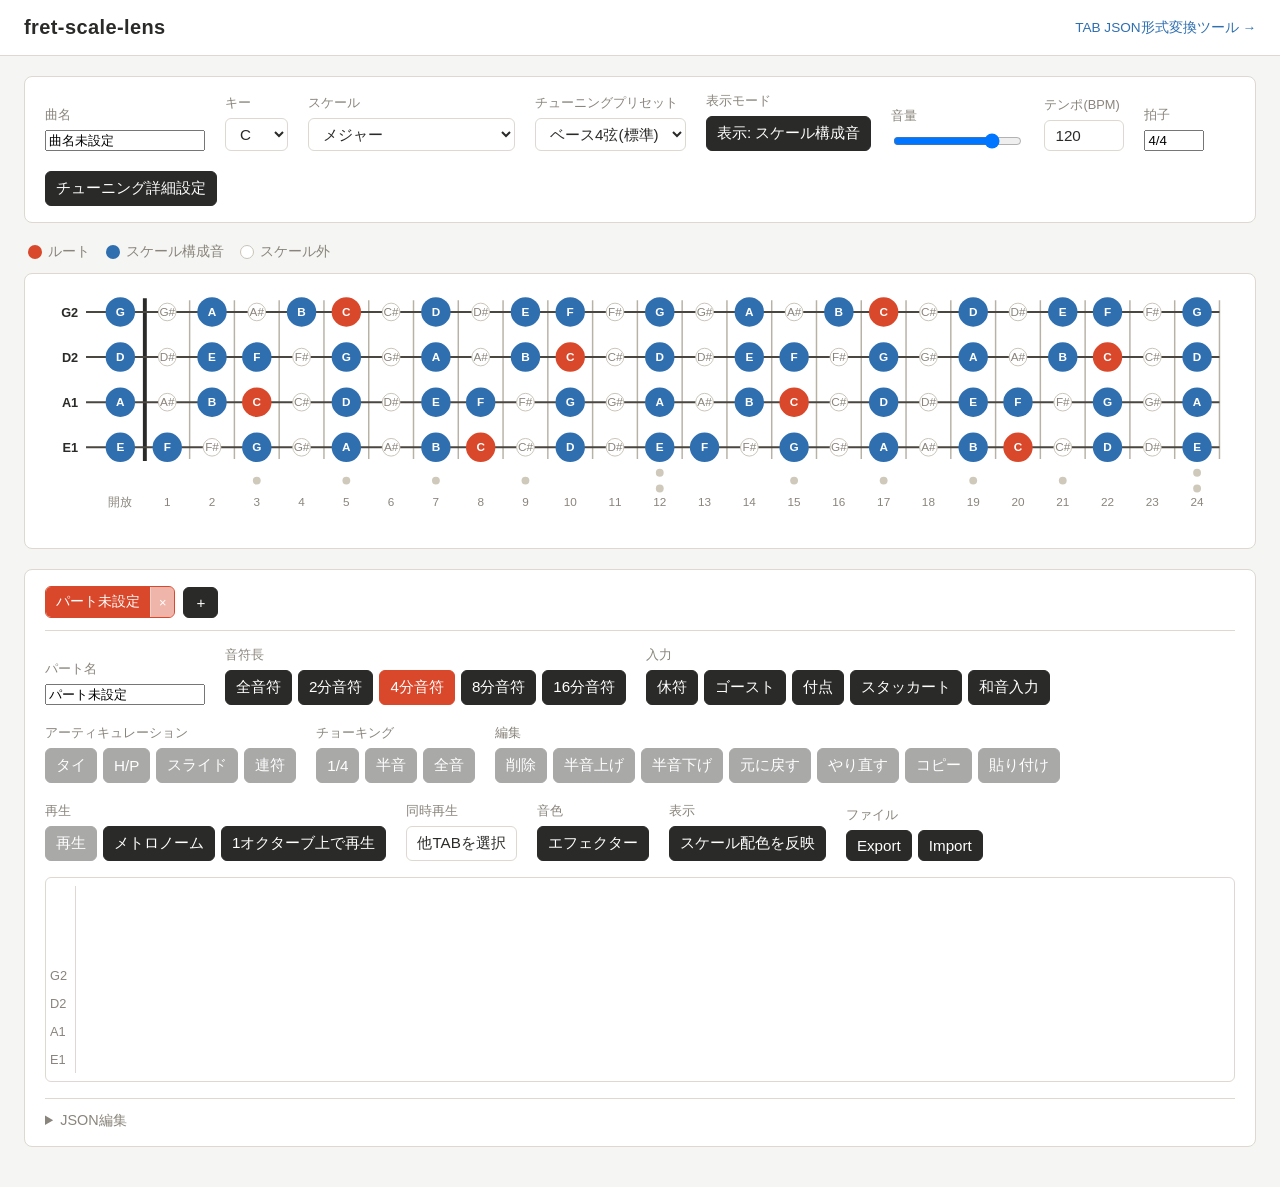
==== commit f27c0c23: "feat: add bends at a quarter, half or whole step A bend raises the pitch of the note it is written o" ====
--- a/index.html
+++ b/index.html
@@ -108,6 +108,11 @@
       </div>
 
       <div class="control-group">
+        <label>チョーキング</label>
+        <div id="bend-buttons" class="button-group"></div>
+      </div>
+
+      <div class="control-group">
         <label>編集</label>
         <div class="button-group">
           <button id="tab-delete-btn" type="button">削除</button>
--- a/style.css
+++ b/style.css
@@ -904,3 +904,11 @@
   text-align: right;
   color: var(--color-text-muted, #6b6b66);
 }
+
+/* チョーキング。連符の数字と紛れないよう、スタッカートと同じ行で色を分ける */
+.tab-bend-mark {
+  color: var(--color-tab-bend, #b5651d);
+  font-size: 0.75rem;
+  line-height: 1;
+  white-space: nowrap;
+}
